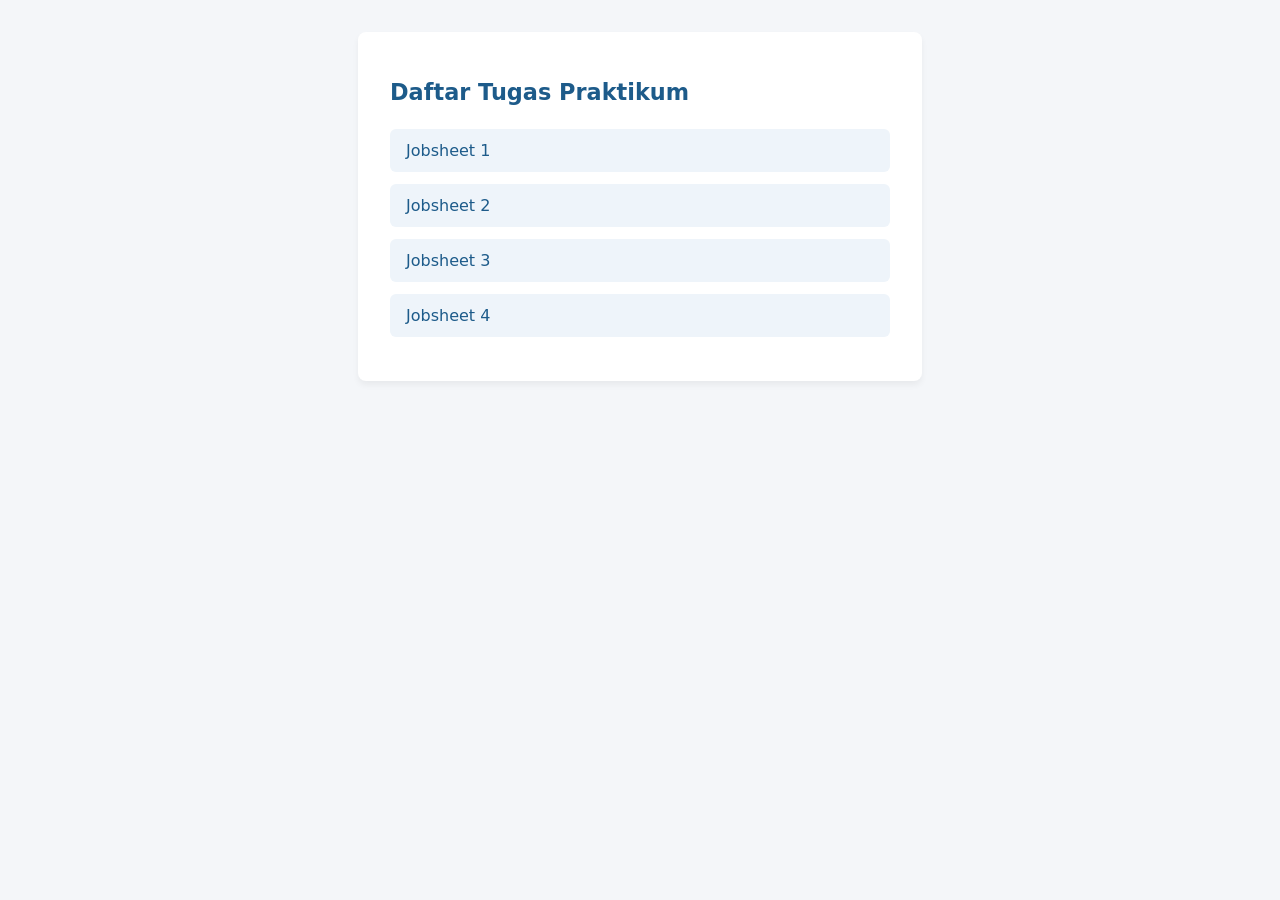
==== index.html @ 88971eb3 "update jobsheet 4" ====
<!DOCTYPE html>
<html lang="id">
<head>
    <meta charset="UTF-8">
    <meta name="viewport" content="width=device-width, initial-scale=1.0">
    <title>Kumpulan Tugas Jobsheet</title>
    <style>
        body {
            font-family: system-ui, -apple-system, sans-serif;
            background-color: #f4f6f9;
            margin: 0;
            padding: 2rem;
            display: flex;
            justify-content: center;
        }
        .card {
            background: #ffffff;
            max-width: 500px;
            width: 100%;
            padding: 2rem;
            border-radius: 8px;
            box-shadow: 0 4px 6px rgba(0, 0, 0, 0.05);
        }
        h1 {
            font-size: 1.4rem;
            color: #1d5b8a;
            margin-bottom: 1.5rem;
        }
        ul {
            list-style: none;
            padding: 0;
            margin: 0;
        }
        li {
            margin-bottom: 0.75rem;
        }
        a {
            display: block;
            padding: 0.75rem 1rem;
            background: #eef4fa;
            color: #1d5b8a;
            text-decoration: none;
            border-radius: 6px;
            font-weight: 500;
            transition: background 0.2s;
        }
        a:hover {
            background: #1d5b8a;
            color: #ffffff;
        }
    </style>
</head>
<body>
    <div class="card">
        <h1>Daftar Tugas Praktikum</h1>
        <ul>
            <li><a href="jobsheet-01/index.html">Jobsheet 1</a></li>
            <li><a href="jobsheet-02/index.html">Jobsheet 2</a></li>
            <li><a href="jobsheet-03/index.html">Jobsheet 3</a></li>
            <li><a href="jobsheet-04/index.html">Jobsheet 4</a></li>
        </ul>
    </div>
</body>
</html>
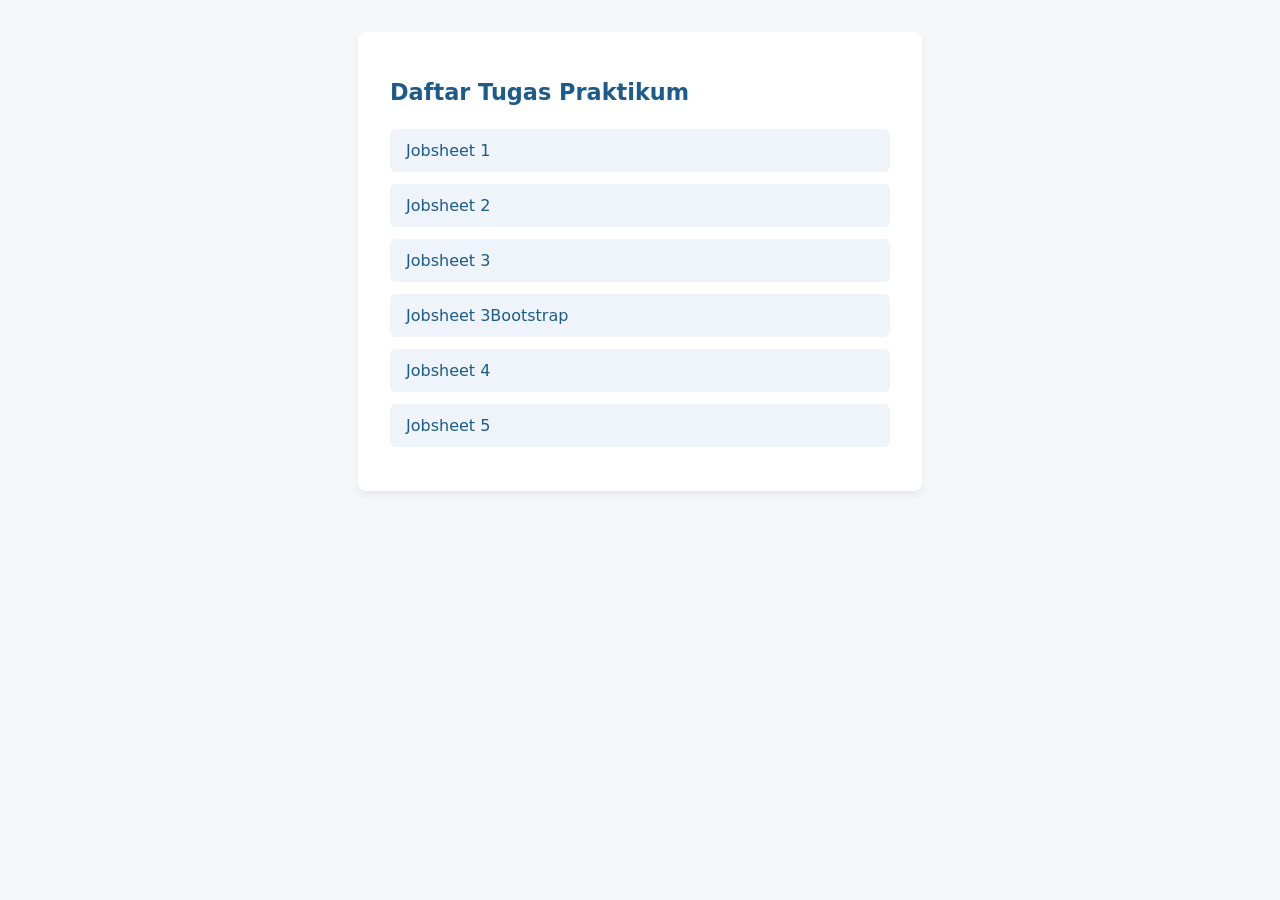
==== commit 4463b014: "Update Link" ====
--- a/index.html
+++ b/index.html
@@ -57,7 +57,9 @@
             <li><a href="jobsheet-01/index.html">Jobsheet 1</a></li>
             <li><a href="jobsheet-02/index.html">Jobsheet 2</a></li>
             <li><a href="jobsheet-03/index.html">Jobsheet 3</a></li>
+            <li><a href="jobsheet-03-Bootstap/">Jobsheet 3Bootstrap</a></li>
             <li><a href="jobsheet-04/index.html">Jobsheet 4</a></li>
+            <li><a href="jobsheet-05/index.html">Jobsheet 5</a></li>
         </ul>
     </div>
 </body>
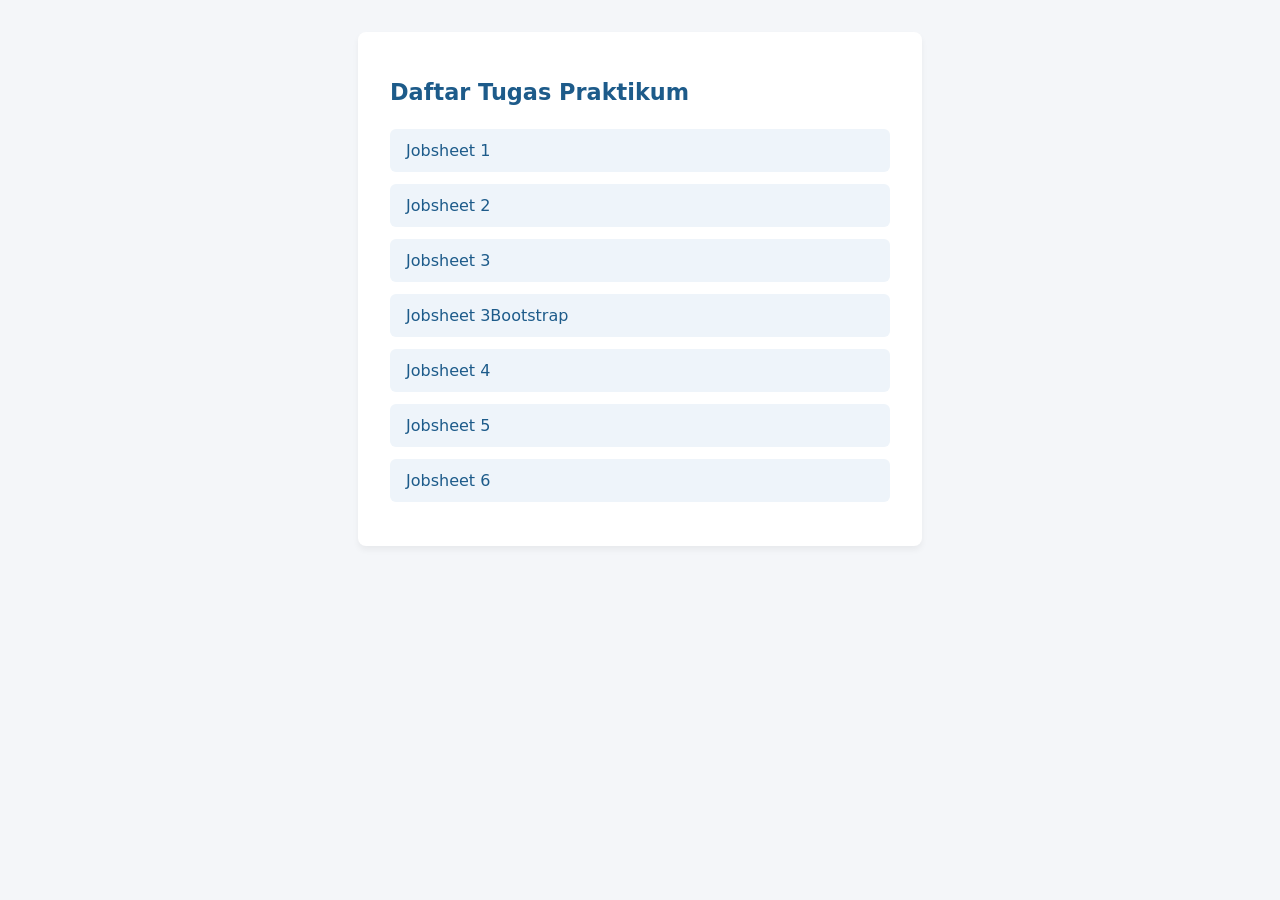
==== commit 7d86b9a0: "Modifikasi jobsheet 6" ====
--- a/index.html
+++ b/index.html
@@ -60,6 +60,7 @@
             <li><a href="jobsheet-03-Bootstap/">Jobsheet 3Bootstrap</a></li>
             <li><a href="jobsheet-04/index.html">Jobsheet 4</a></li>
             <li><a href="jobsheet-05/index.html">Jobsheet 5</a></li>
+            <li><a href="jobsheet-06/index.html">Jobsheet 6</a></li>
         </ul>
     </div>
 </body>
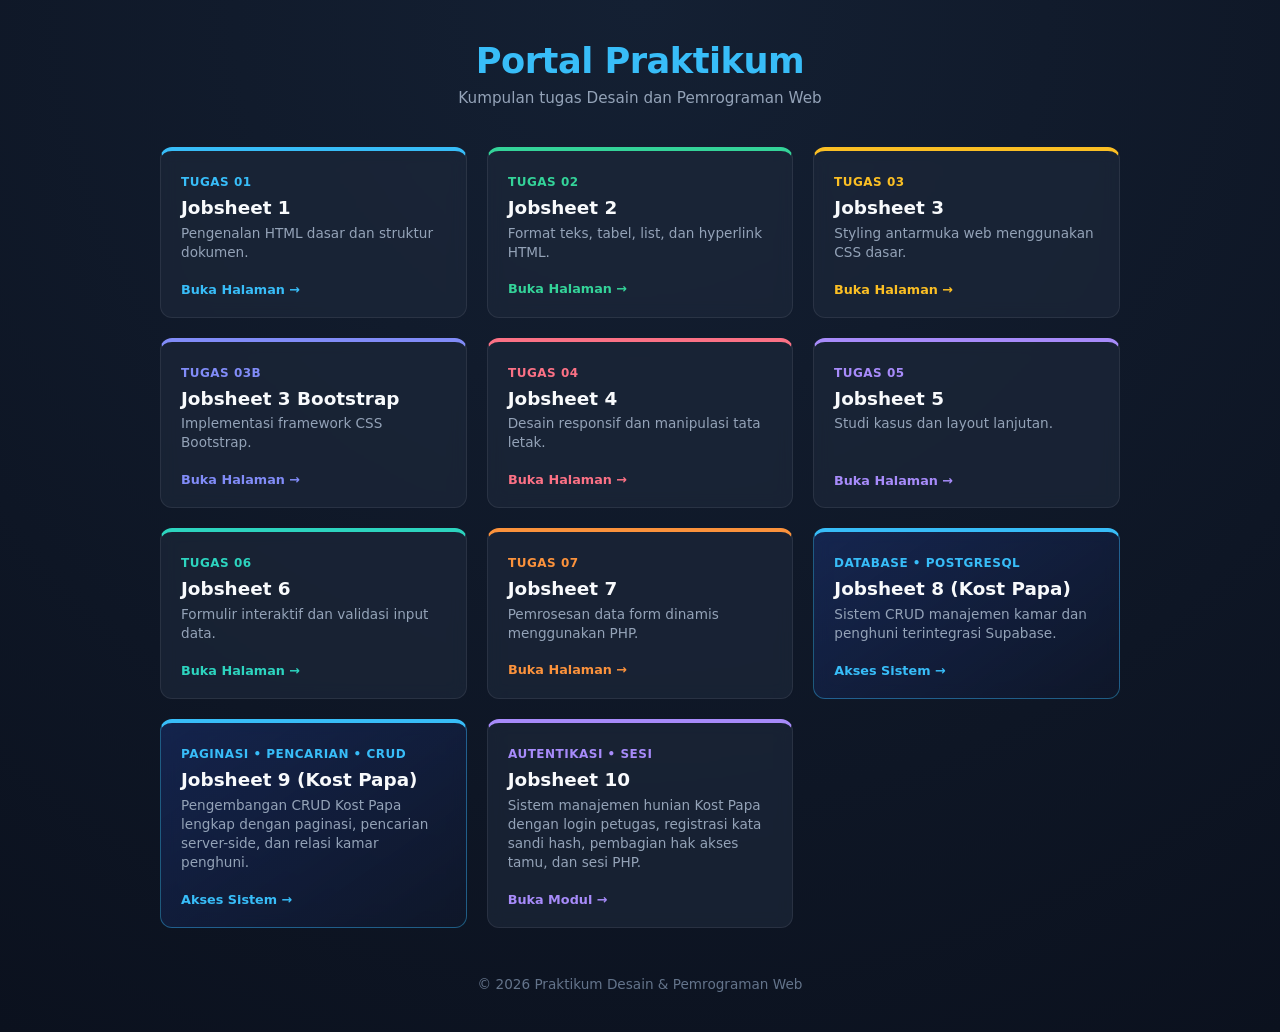
==== commit ed268707: "jobsheet 10" ====
--- a/index.html
+++ b/index.html
@@ -1,67 +1,293 @@
 <!DOCTYPE html>
 <html lang="id">
 <head>
-    <meta charset="UTF-8">
-    <meta name="viewport" content="width=device-width, initial-scale=1.0">
-    <title>Kumpulan Tugas Jobsheet</title>
-    <style>
-        body {
-            font-family: system-ui, -apple-system, sans-serif;
-            background-color: #f4f6f9;
-            margin: 0;
-            padding: 2rem;
-            display: flex;
-            justify-content: center;
-        }
-        .card {
-            background: #ffffff;
-            max-width: 500px;
-            width: 100%;
-            padding: 2rem;
-            border-radius: 8px;
-            box-shadow: 0 4px 6px rgba(0, 0, 0, 0.05);
-        }
-        h1 {
-            font-size: 1.4rem;
-            color: #1d5b8a;
-            margin-bottom: 1.5rem;
-        }
-        ul {
-            list-style: none;
-            padding: 0;
-            margin: 0;
-        }
-        li {
-            margin-bottom: 0.75rem;
-        }
-        a {
-            display: block;
-            padding: 0.75rem 1rem;
-            background: #eef4fa;
-            color: #1d5b8a;
-            text-decoration: none;
-            border-radius: 6px;
-            font-weight: 500;
-            transition: background 0.2s;
-        }
-        a:hover {
-            background: #1d5b8a;
-            color: #ffffff;
-        }
-    </style>
+  <meta charset="UTF-8">
+  <meta name="viewport" content="width=device-width, initial-scale=1.0">
+  <title>Portal Praktikum Pemrograman Web</title>
+  <style>
+    * {
+      box-sizing: border-box;
+      margin: 0;
+      padding: 0;
+    }
+
+    body {
+      font-family: system-ui, -apple-system, BlinkMacSystemFont, "Segoe UI", Roboto, sans-serif;
+      background: radial-gradient(circle at top, #142033, #0b111e);
+      color: #e2e8f0;
+      min-height: 100vh;
+      padding: 2.5rem 1rem;
+      display: flex;
+      flex-direction: column;
+      align-items: center;
+    }
+
+    .container {
+      max-width: 960px;
+      width: 100%;
+    }
+
+    header {
+      text-align: center;
+      margin-bottom: 2.5rem;
+    }
+
+    header h1 {
+      font-size: 2.2rem;
+      font-weight: 700;
+      color: #38bdf8;
+      margin-bottom: 0.5rem;
+      letter-spacing: -0.5px;
+    }
+
+    header p {
+      color: #94a3b8;
+      font-size: 0.95rem;
+    }
+
+    .grid {
+      display: grid;
+      grid-template-columns: repeat(auto-fill, minmax(250px, 1fr));
+      gap: 1.25rem;
+    }
+
+    .card {
+      background: rgba(30, 41, 59, 0.65);
+      border-radius: 12px;
+      padding: 1.25rem;
+      text-decoration: none;
+      color: inherit;
+      display: flex;
+      flex-direction: column;
+      justify-content: space-between;
+      transition: transform 0.2s ease, border-color 0.2s ease, box-shadow 0.2s ease;
+      backdrop-filter: blur(8px);
+      border: 1px solid rgba(255, 255, 255, 0.08);
+      border-top: 4px solid var(--accent-color);
+    }
+
+    .card:hover {
+      transform: translateY(-4px);
+      border-color: var(--accent-color);
+      box-shadow: 0 10px 25px -5px var(--glow-color);
+    }
+
+    .card-badge {
+      font-size: 0.75rem;
+      font-weight: 700;
+      text-transform: uppercase;
+      letter-spacing: 0.5px;
+      color: var(--accent-color);
+      margin-bottom: 0.5rem;
+      display: inline-block;
+    }
+
+    .card-title {
+      font-size: 1.15rem;
+      font-weight: 600;
+      color: #f8fafc;
+      margin-bottom: 0.35rem;
+    }
+
+    .card-desc {
+      font-size: 0.85rem;
+      color: #94a3b8;
+      margin-bottom: 1.25rem;
+      line-height: 1.4;
+    }
+
+    .card-footer {
+      font-size: 0.8rem;
+      font-weight: 600;
+      color: var(--accent-color);
+      display: flex;
+      align-items: center;
+      gap: 0.3rem;
+    }
+
+    /* Variasi Warna Kartu */
+    .color-blue {
+      --accent-color: #38bdf8;
+      --glow-color: rgba(56, 189, 248, 0.25);
+    }
+
+    .color-emerald {
+      --accent-color: #34d399;
+      --glow-color: rgba(52, 211, 153, 0.25);
+    }
+
+    .color-amber {
+      --accent-color: #fbbf24;
+      --glow-color: rgba(251, 191, 36, 0.25);
+    }
+
+    .color-indigo {
+      --accent-color: #818cf8;
+      --glow-color: rgba(129, 140, 248, 0.25);
+    }
+
+    .color-rose {
+      --accent-color: #fb7185;
+      --glow-color: rgba(251, 113, 133, 0.25);
+    }
+
+    .color-violet {
+      --accent-color: #a78bfa;
+      --glow-color: rgba(167, 139, 250, 0.25);
+    }
+
+    .color-teal {
+      --accent-color: #2dd4bf;
+      --glow-color: rgba(45, 212, 191, 0.25);
+    }
+
+    .color-orange {
+      --accent-color: #fb923c;
+      --glow-color: rgba(251, 146, 60, 0.25);
+    }
+
+    .color-primary {
+      --accent-color: #38bdf8;
+      --glow-color: rgba(56, 189, 248, 0.35);
+      background: linear-gradient(145deg, rgba(30, 58, 138, 0.4), rgba(15, 23, 42, 0.85));
+      border: 1px solid rgba(56, 189, 248, 0.4);
+      border-top: 4px solid #38bdf8;
+    }
+
+    footer {
+      margin-top: 3rem;
+      text-align: center;
+      font-size: 0.85rem;
+      color: #64748b;
+    }
+  </style>
 </head>
 <body>
-    <div class="card">
-        <h1>Daftar Tugas Praktikum</h1>
-        <ul>
-            <li><a href="jobsheet-01/index.html">Jobsheet 1</a></li>
-            <li><a href="jobsheet-02/index.html">Jobsheet 2</a></li>
-            <li><a href="jobsheet-03/index.html">Jobsheet 3</a></li>
-            <li><a href="jobsheet-03-Bootstap/">Jobsheet 3Bootstrap</a></li>
-            <li><a href="jobsheet-04/index.html">Jobsheet 4</a></li>
-            <li><a href="jobsheet-05/index.html">Jobsheet 5</a></li>
-            <li><a href="jobsheet-06/index.html">Jobsheet 6</a></li>
-        </ul>
+
+  <div class="container">
+    <header>
+      <h1>Portal Praktikum</h1>
+      <p>Kumpulan tugas Desain dan Pemrograman Web</p>
+    </header>
+
+    <div class="grid">
+      <!-- Jobsheet 1 (Biru) -->
+      <a href="jobsheet-01/index.html" class="card color-blue">
+        <div>
+          <span class="card-badge">Tugas 01</span>
+          <div class="card-title">Jobsheet 1</div>
+          <div class="card-desc">Pengenalan HTML dasar dan struktur dokumen.</div>
+        </div>
+        <div class="card-footer">Buka Halaman &rarr;</div>
+      </a>
+
+      <!-- Jobsheet 2 (Hijau Emerald) -->
+      <a href="jobsheet-02/index.html" class="card color-emerald">
+        <div>
+          <span class="card-badge">Tugas 02</span>
+          <div class="card-title">Jobsheet 2</div>
+          <div class="card-desc">Format teks, tabel, list, dan hyperlink HTML.</div>
+        </div>
+        <div class="card-footer">Buka Halaman &rarr;</div>
+      </a>
+
+      <!-- Jobsheet 3 (Kuning Amber) -->
+      <a href="jobsheet-03/index.html" class="card color-amber">
+        <div>
+          <span class="card-badge">Tugas 03</span>
+          <div class="card-title">Jobsheet 3</div>
+          <div class="card-desc">Styling antarmuka web menggunakan CSS dasar.</div>
+        </div>
+        <div class="card-footer">Buka Halaman &rarr;</div>
+      </a>
+
+      <!-- Jobsheet 3 Bootstrap (Ungu Indigo) -->
+      <a href="jobsheet-03-Bootstap/" class="card color-indigo">
+        <div>
+          <span class="card-badge">Tugas 03B</span>
+          <div class="card-title">Jobsheet 3 Bootstrap</div>
+          <div class="card-desc">Implementasi framework CSS Bootstrap.</div>
+        </div>
+        <div class="card-footer">Buka Halaman &rarr;</div>
+      </a>
+
+      <!-- Jobsheet 4 (Merah Muda Rose) -->
+      <a href="jobsheet-04/index.html" class="card color-rose">
+        <div>
+          <span class="card-badge">Tugas 04</span>
+          <div class="card-title">Jobsheet 4</div>
+          <div class="card-desc">Desain responsif dan manipulasi tata letak.</div>
+        </div>
+        <div class="card-footer">Buka Halaman &rarr;</div>
+      </a>
+
+      <!-- Jobsheet 5 (Violet) -->
+      <a href="jobsheet-05/index.html" class="card color-violet">
+        <div>
+          <span class="card-badge">Tugas 05</span>
+          <div class="card-title">Jobsheet 5</div>
+          <div class="card-desc">Studi kasus dan layout lanjutan.</div>
+        </div>
+        <div class="card-footer">Buka Halaman &rarr;</div>
+      </a>
+
+      <!-- Jobsheet 6 (Teal) -->
+      <a href="jobsheet-06/index.html" class="card color-teal">
+        <div>
+          <span class="card-badge">Tugas 06</span>
+          <div class="card-title">Jobsheet 6</div>
+          <div class="card-desc">Formulir interaktif dan validasi input data.</div>
+        </div>
+        <div class="card-footer">Buka Halaman &rarr;</div>
+      </a>
+
+      <!-- Jobsheet 7 (Oranye) -->
+      <a href="jobsheet-07/index.php" class="card color-orange">
+        <div>
+          <span class="card-badge">Tugas 07</span>
+          <div class="card-title">Jobsheet 7</div>
+          <div class="card-desc">Pemrosesan data form dinamis menggunakan PHP.</div>
+        </div>
+        <div class="card-footer">Buka Halaman &rarr;</div>
+      </a>
+
+      <!-- Jobsheet 8 (Kost Papa - Proyek Utama) -->
+      <a href="jobsheet-08/index.php" class="card color-primary">
+        <div>
+          <span class="card-badge">Database &bull; PostgreSQL</span>
+          <div class="card-title">Jobsheet 8 (Kost Papa)</div>
+          <div class="card-desc">Sistem CRUD manajemen kamar dan penghuni terintegrasi Supabase.</div>
+        </div>
+        <div class="card-footer">Akses Sistem &rarr;</div>
+      </a>
+
+      <!-- Jobsheet 9 (Kost Papa - Lanjutan) -->
+      <a href="jobsheet-09/index.php" class="card color-primary">
+        <div>
+          <span class="card-badge">Paginasi &bull; Pencarian &bull; CRUD</span>
+          <div class="card-title">Jobsheet 9 (Kost Papa)</div>
+          <div class="card-desc">Pengembangan CRUD Kost Papa lengkap dengan paginasi, pencarian server-side, dan relasi kamar penghuni.</div>
+        </div>
+        <div class="card-footer">Akses Sistem &rarr;</div>
+      </a>
+
+      <!-- Kartu Jobsheet 10: Kost Papa (Autentikasi & Sesi) -->
+      <a href="/jobsheet-10/index.php" class="card color-violet">
+        <div>
+          <span class="card-badge">Autentikasi &bull; Sesi</span>
+          <div class="card-title">Jobsheet 10</div>
+          <div class="card-desc">Sistem manajemen hunian Kost Papa dengan login petugas, registrasi kata sandi hash, pembagian hak akses tamu, dan sesi PHP.</div>
+        </div>
+        <div class="card-footer">Buka Modul &rarr;</div>
+      </a>
+
+
     </div>
+
+    <footer>
+      &copy; 2026 Praktikum Desain &amp; Pemrograman Web
+    </footer>
+  </div>
+
 </body>
 </html>
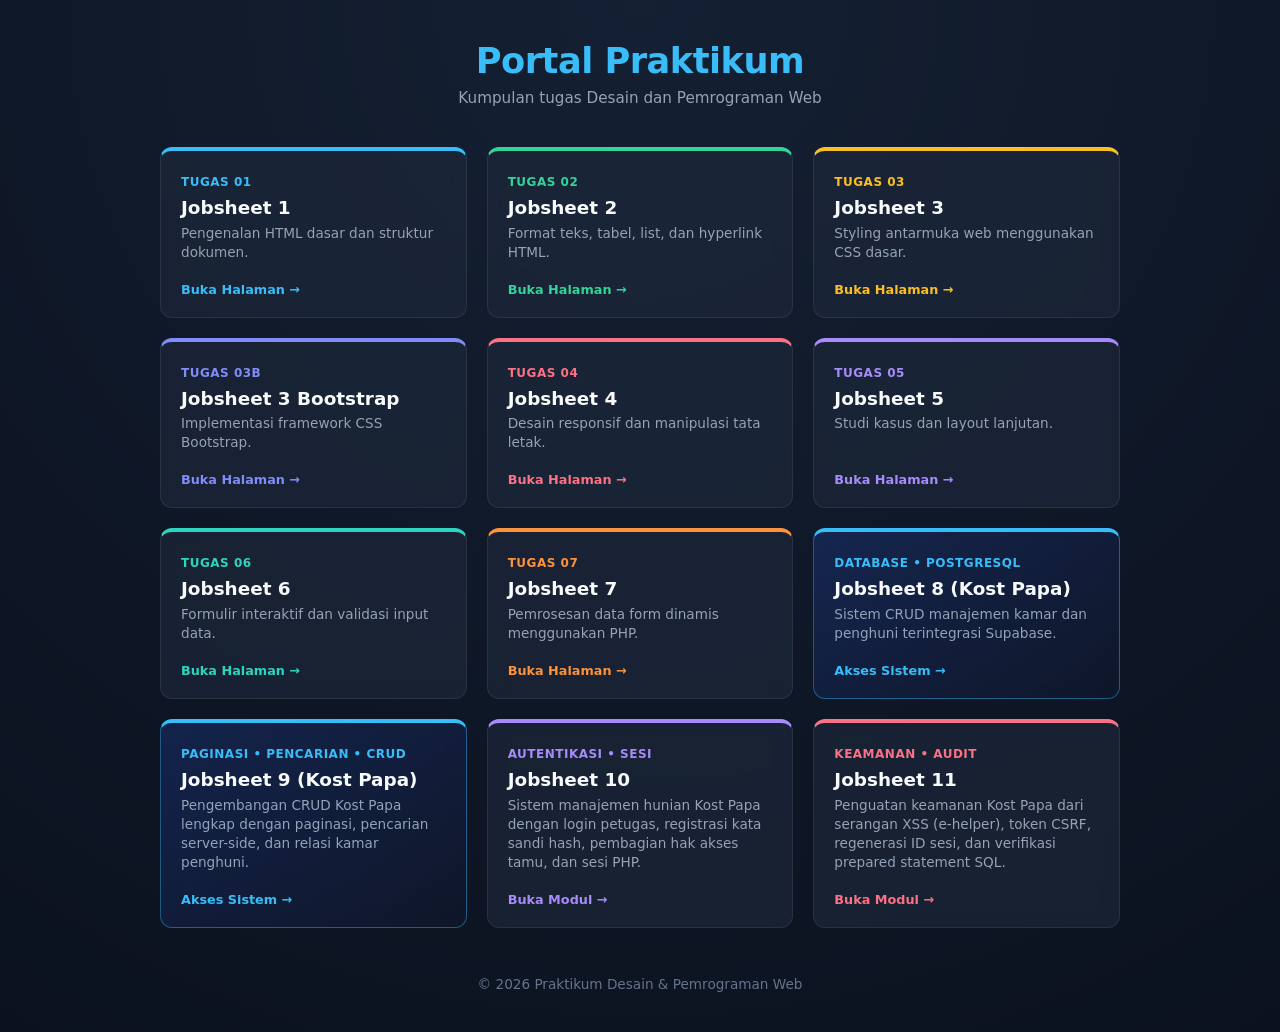
==== commit 8b377164: "jobsheet 11" ====
--- a/index.html
+++ b/index.html
@@ -281,6 +281,15 @@
         <div class="card-footer">Buka Modul &rarr;</div>
       </a>
 
+      <!-- Kartu Jobsheet 11: Kost Papa (Security Audit & Hardening) -->
+      <a href="/jobsheet-11/index.php" class="card color-rose">
+        <div>
+          <span class="card-badge">Keamanan &bull; Audit</span>
+          <div class="card-title">Jobsheet 11</div>
+          <div class="card-desc">Penguatan keamanan Kost Papa dari serangan XSS (e-helper), token CSRF, regenerasi ID sesi, dan verifikasi prepared statement SQL.</div>
+        </div>
+        <div class="card-footer">Buka Modul &rarr;</div>
+      </a>
 
     </div>
 
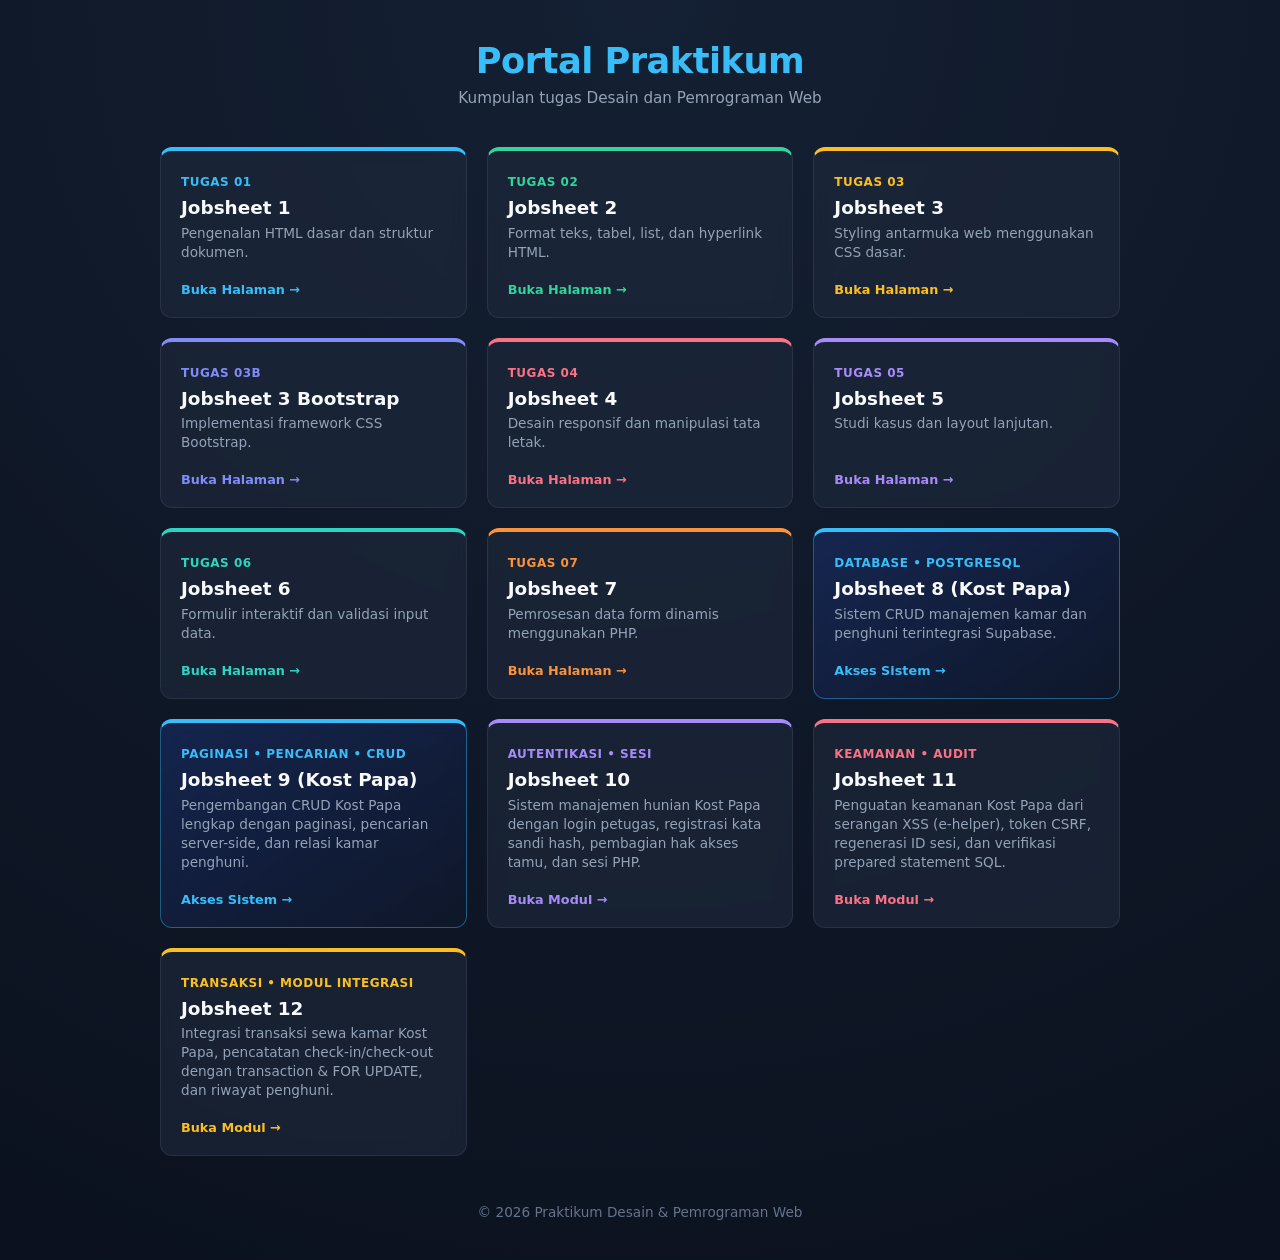
==== commit 33bae6ae: "jobsheet 12" ====
--- a/index.html
+++ b/index.html
@@ -291,6 +291,16 @@
         <div class="card-footer">Buka Modul &rarr;</div>
       </a>
 
+      <!-- Kartu Jobsheet 12: Kost Papa (Transaksi & Integrasi Modul) -->
+      <a href="/jobsheet-12/index.php" class="card color-amber">
+        <div>
+          <span class="card-badge">Transaksi &bull; Modul Integrasi</span>
+          <div class="card-title">Jobsheet 12</div>
+          <div class="card-desc">Integrasi transaksi sewa kamar Kost Papa, pencatatan check-in/check-out dengan transaction & FOR UPDATE, dan riwayat penghuni.</div>
+        </div>
+        <div class="card-footer">Buka Modul &rarr;</div>
+      </a>
+
     </div>
 
     <footer>
